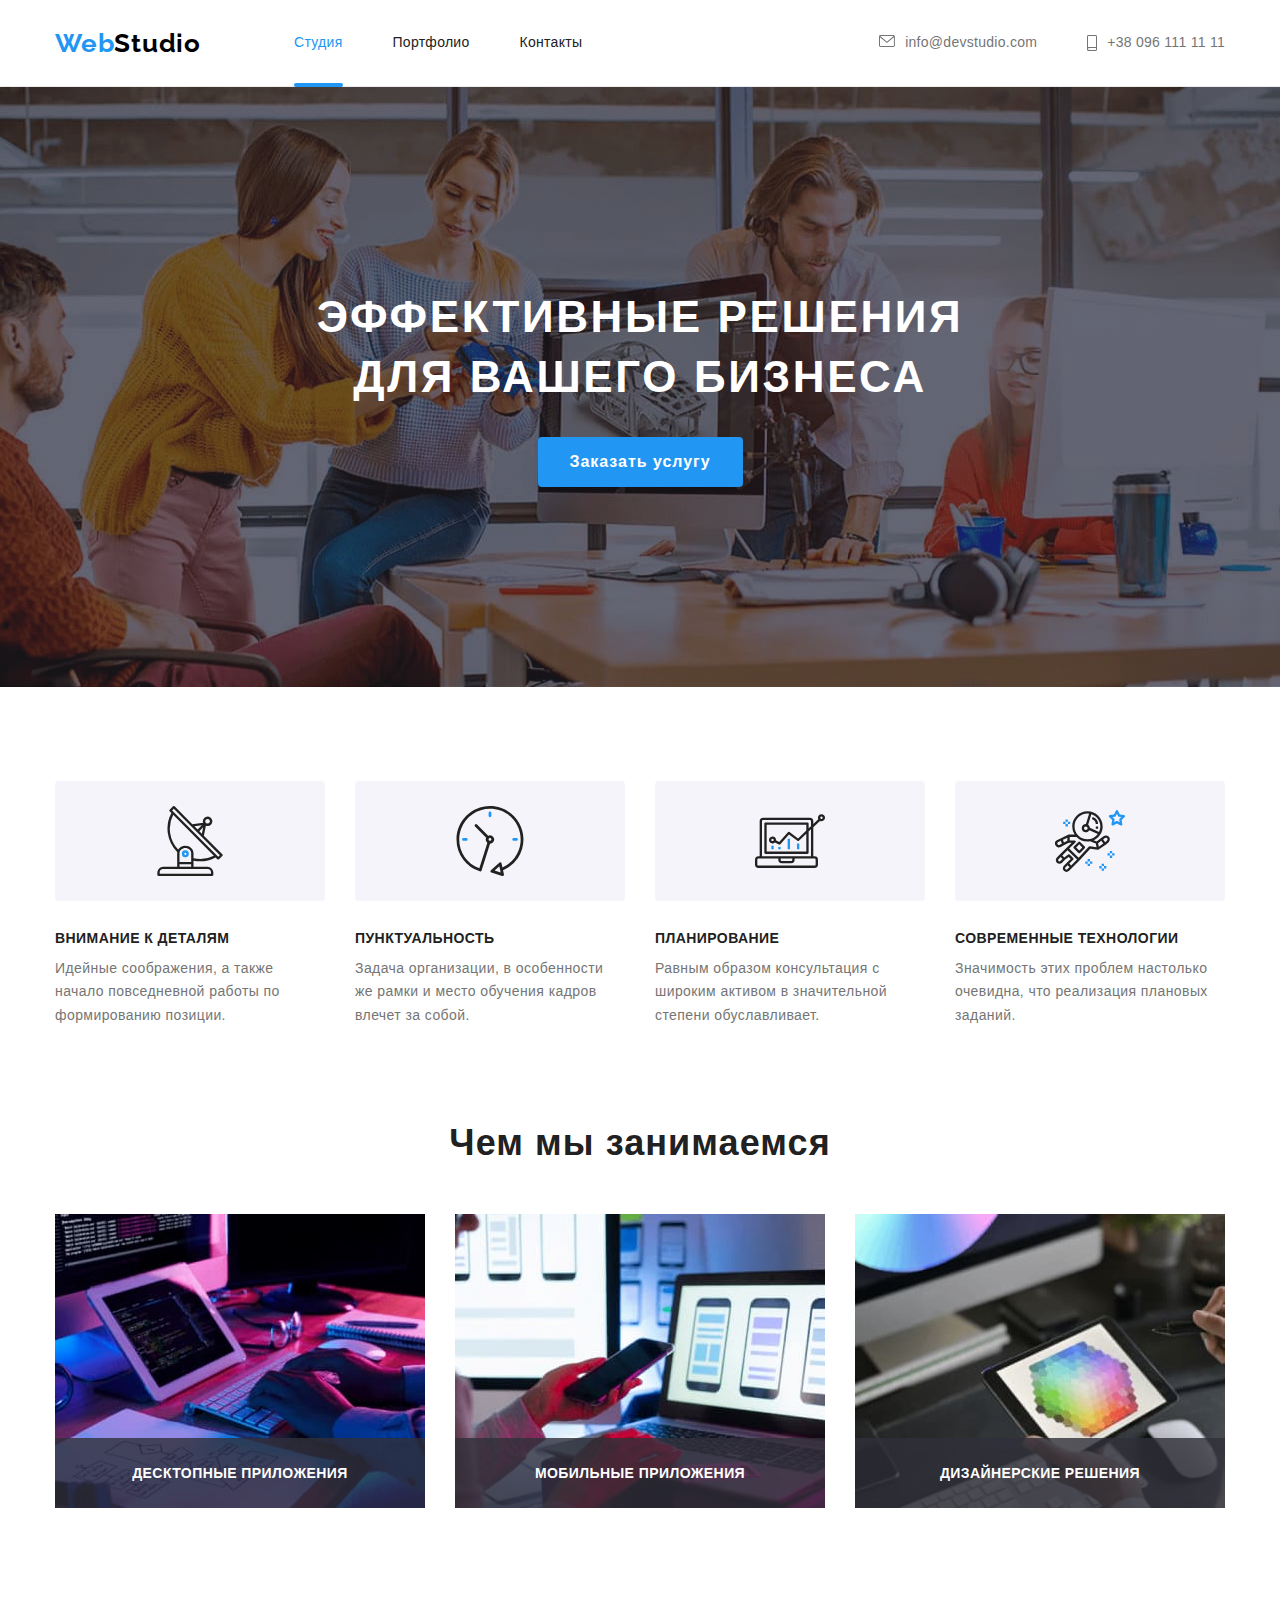
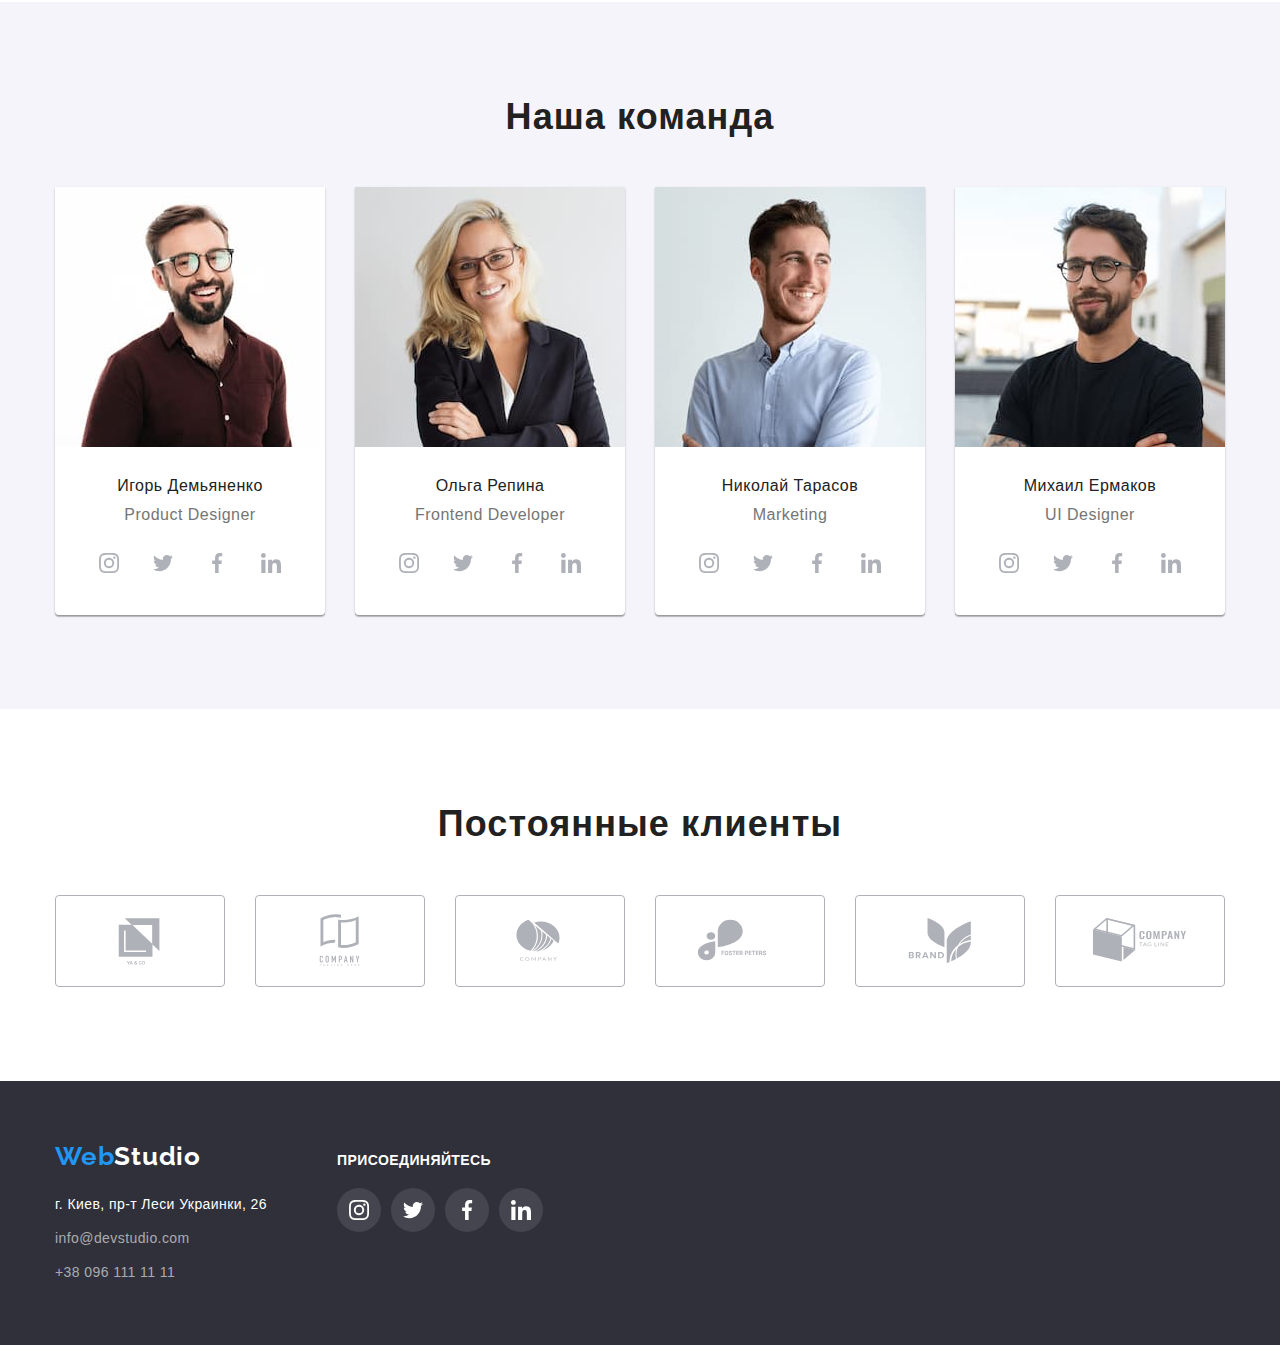
==== index.html @ 5eb6eb18 "add hw5 markup" ====
<!DOCTYPE html>
<html lang="ru">
  <head>
    <meta charset="UTF-8" />
    <meta http-equiv="X-UA-Compatible" content="IE=edge" />
    <meta name="viewport" content="width=device-width, initial-scale=1.0" />
    <title>Mokrushin HW 5</title>
    <link rel="preconnect" href="https://fonts.googleapis.com" />
    <link rel="preconnect" href="https://fonts.gstatic.com" crossorigin />
    <link
      href="https://fonts.googleapis.com/css2?family=Raleway:wght@700&family=Roboto:wght@400;500;700;900&display=swap"
      rel="stylesheet"
    />
    <link
      rel="stylesheet"
      href="https://cdnjs.cloudflare.com/ajax/libs/modern-normalize/1.1.0/modern-normalize.min.css"
      integrity="sha512-wpPYUAdjBVSE4KJnH1VR1HeZfpl1ub8YT/NKx4PuQ5NmX2tKuGu6U/JRp5y+Y8XG2tV+wKQpNHVUX03MfMFn9Q=="
      crossorigin="anonymous"
      referrerpolicy="no-referrer"
    />
    <link rel="stylesheet" href="./css/styles.css" />
  </head>
  <body>
    <!-- шапка -->
    <header class="header">
      <div class="container">
        <!-- лого -->
        <a class="header-logo link" href="./index.html"><span class="logo">Web</span>Studio</a>

        <nav class="header-nav">
          <!-- навигация -->
          <ul class="nav-list list">
            <li class="nav-page">    

                <a class="link nav-link current" href="./index.html">Студия</a> 

            </li>

            <li class="nav-page">

              <a class="link nav-link" href="./portfolio.html">Портфолио</a>

            </li>

            <li class="nav-page">

              <a class="link nav-link" href="">Контакты</a>

            </li>


          </ul>
        </nav>

        <!-- контакты -->
        <ul class="contacts-list list">
          <li class="contacts-item">

            <a class="contacts-link link" href="mailto:info@devstudio.com">
              <svg class="header-mail">
                <use href="./images/icons/main/header-icons/symbol-defs.svg#icon-envelope"></use>
              </svg>
              info@devstudio.com</a
            >

          </li>

          <li class="contacts-item">

            <a class="contacts-link link" href="tel:+380961111111">
              <svg class="header-tel">
                <use href="./images/icons/main/header-icons/symbol-defs.svg#icon-smartphone"></use>
              </svg>
              +38 096 111 11 11</a
            >

          </li>
        </ul>
      </div>
    </header>

    <!-- основной -->
    <main>
      <!-- банер/блог герой -->
      <section class="section hero">
        <h1 class="hero-name">
          Эффективные решения <br />
          для вашего бизнеса
        </h1>

        <button class="hero-button" type="button" data-modal-open>Заказать услугу</button>
      </section>

      <!-- список требований -->
      <section class="section require">
        <div class="container">

          <h2 class="require-section-name visually-hidden">Cписок требований</h2>

          <ul class="require-list list">
            <li class="require-point">

              <div class="require-image">
                
                <svg class="require-icon">
                  <use href="./images/icons/main/require-icons/symbol-defs.svg#icon-antenna"></use>
                </svg>

              </div>

              <h3 class="require-name">Внимание к деталям</h3>
              
              <p class="require-text">
                Идейные соображения, а также начало повседневной работы по формированию позиции.
              </p>

            </li>

            <li class="require-point">

              <div class="require-image">

                <svg class="require-icon">
                  <use href="./images/icons/main/require-icons/symbol-defs.svg#icon-clock"></use>
                </svg>

              </div>
              
              <h3 class="require-name">Пунктуальность</h3>

              <p class="require-text">
                Задача организации, в особенности же рамки и место обучения кадров влечет за собой.
              </p>

            </li>

            <li class="require-point">

              <div class="require-image">
                
                <svg class="require-icon">
                  <use href="./images/icons/main/require-icons/symbol-defs.svg#icon-diagram"></use>
                </svg>

              </div>

              <h3 class="require-name">Планирование</h3>

              <p class="require-text">
                Равным образом консультация с широким активом в значительной степени обуславливает.
              </p>

            </li>

            <li class="require-point">

              <div class="require-image">
                
                <svg class="require-icon">
                  <use
                    href="./images/icons/main/require-icons/symbol-defs.svg#icon-astronaut"
                  ></use>
                </svg>

              </div>

              <h3 class="require-name">Современные технологии</h3>

              <p class="require-text">
                Значимость этих проблем настолько очевидна, что реализация плановых заданий.
              </p>

            </li>
          </ul>
        </div>
      </section>

      <!-- Чем мы занимаемся -->
      <section class="section about">

        <div class="container">

          <h2 class="about-section-name">Чем мы занимаемся</h2>

          <ul class="about-list list">

            <li class="about-item">
              <div class="about-img-container">
                <img src="./images/img-main/ur-works1.jpg" alt="Десктопные приложения" width="370" />
                
                <p class="about-img-desc">Десктопные приложения</p>
              </div>
            </li>

            <li class="about-item">
              <div class="about-img-container">
                <img src="./images/img-main/ur-works2.jpg" alt="Мобильные приложения" width="370" />
                
                <p class="about-img-desc">Мобильные приложения</p>
              </div>
            </li>

            <li class="about-item">

              <div class="about-img-container">
                <img src="./images/img-main/ur-works3.jpg" alt="Дизайнерские решения" width="370" />
                
                <p class="about-img-desc">Дизайнерские решения</p>
              </div>
            </li>
          </ul>
        </div>
      </section>

      <!-- Наша команда -->
      <section class="section team">
        <div class="container">
          <h2 class="team-section-name">Наша команда</h2>

          <ul class="team-list list">
            <li class="team-item">
              <img src="./images/img-main/ur-team1.jpg" alt="член команды" width="270" />
              <b class="team-name">Игорь Демьяненко</b>
              <p class="team-text" lang="en">Product Designer</p>
              <ul class="team-soc-list">
                <li class="team-soc-item">
                  <a href="" class="team-soc-link link">
                    <svg class="team-soc-icon" width="20" height="20">
                      <use
                        href="./images/icons/main/network-icons/symbol-defs.svg#icon-instagram"
                      ></use>
                    </svg>
                  </a>
                </li>

                <li class="team-soc-item">
                  <a href="" class="team-soc-link link">
                    <svg class="team-soc-icon" width="20" height="20">
                      <use
                        href="./images/icons/main/network-icons/symbol-defs.svg#icon-twitter"
                      ></use>
                    </svg>
                  </a>
                </li>

                <li class="team-soc-item">
                  <a href="" class="team-soc-link link">
                    <svg class="team-soc-icon" width="20" height="20">
                      <use
                        href="./images/icons/main/network-icons/symbol-defs.svg#icon-facebook"
                      ></use>
                    </svg>
                  </a>
                </li>

                <li class="team-soc-item">
                  <a href="" class="team-soc-link link">
                    <svg class="team-soc-icon" width="20" height="20">
                      <use
                        href="./images/icons/main/network-icons/symbol-defs.svg#icon-linkedin"
                      ></use>
                    </svg>
                  </a>
                </li>
              </ul>
            </li>

            <li class="team-item">
              <img src="./images/img-main/ur-team2.jpg" alt="член команды" width="270" />
              <b class="team-name">Ольга Репина</b>
              <p class="team-text" lang="en">Frontend Developer</p>
              <ul class="team-soc-list">
                <li class="team-soc-item">
                  <a href="" class="team-soc-link link">
                    <svg class="team-soc-icon" width="20" height="20">
                      <use
                        href="./images/icons/main/network-icons/symbol-defs.svg#icon-instagram"
                      ></use>
                    </svg>
                  </a>
                </li>

                <li class="team-soc-item">
                  <a href="" class="team-soc-link link">
                    <svg class="team-soc-icon" width="20" height="20">
                      <use
                        href="./images/icons/main/network-icons/symbol-defs.svg#icon-twitter"
                      ></use>
                    </svg>
                  </a>
                </li>
   
                <li class="team-soc-item">
                  <a href="" class="team-soc-link link">
                    <svg class="team-soc-icon" width="20" height="20">
                      <use
                        href="./images/icons/main/network-icons/symbol-defs.svg#icon-facebook"
                      ></use>
                    </svg>
                  </a>
                </li>

                <li class="team-soc-item">
                  <a href="" class="team-soc-link link">
                    <svg class="team-soc-icon" width="20" height="20">
                      <use
                        href="./images/icons/main/network-icons/symbol-defs.svg#icon-linkedin"
                      ></use>
                    </svg>
                  </a>
                </li>
              </ul>
            </li>

            <li class="team-item">
              <img src="./images/img-main/ur-team3.jpg" alt="член команды" width="270" />
              <b class="team-name">Николай Тарасов</b>
              <p class="team-text" lang="en">Marketing</p>
              <ul class="team-soc-list">
                <li class="team-soc-item">
                  <a href="" class="team-soc-link link">
                    <svg class="team-soc-icon" width="20" height="20">
                      <use
                        href="./images/icons/main/network-icons/symbol-defs.svg#icon-instagram"
                      ></use>
                    </svg>
                  </a>
                </li>

                <li class="team-soc-item">
                  <a href="" class="team-soc-link link">
                    <svg class="team-soc-icon" width="20" height="20">
                      <use
                        href="./images/icons/main/network-icons/symbol-defs.svg#icon-twitter"
                      ></use>
                    </svg>
                  </a>
                </li>

                <li class="team-soc-item">
                  <a href="" class="team-soc-link link">
                    <svg class="team-soc-icon" width="20" height="20">
                      <use
                        href="./images/icons/main/network-icons/symbol-defs.svg#icon-facebook"
                      ></use>
                    </svg>
                  </a>
                </li>

                <li class="team-soc-item">
                  <a href="" class="team-soc-link link">
                    <svg class="team-soc-icon" width="20" height="20">
                      <use
                        href="./images/icons/main/network-icons/symbol-defs.svg#icon-linkedin"
                      ></use>
                    </svg>
                  </a>
                </li>
              </ul>
            </li>

            <li class="team-item">
              <img src="./images/img-main/ur-team4.jpg" alt="член команды" width="270" />
              <b class="team-name">Михаил Ермаков</b>
              <p class="team-text" lang="en">UI Designer</p>
              <ul class="team-soc-list">
                <li class="team-soc-item">
                  <a href="" class="team-soc-link link">
                    <svg class="team-soc-icon" width="20" height="20">
                      <use
                        href="./images/icons/main/network-icons/symbol-defs.svg#icon-instagram"
                      ></use>
                    </svg>
                  </a>
                </li>

                <li class="team-soc-item">
                  <a href="" class="team-soc-link link">
                    <svg class="team-soc-icon" width="20" height="20">
                      <use
                        href="./images/icons/main/network-icons/symbol-defs.svg#icon-twitter"
                      ></use>
                    </svg>
                  </a>
                </li>

                <li class="team-soc-item">
                  <a href="" class="team-soc-link link">
                    <svg class="team-soc-icon" width="20" height="20">
                      <use
                        href="./images/icons/main/network-icons/symbol-defs.svg#icon-facebook"
                      ></use>
                    </svg>
                  </a>
                </li>

                <li class="team-soc-item">
                  <a href="" class="team-soc-link link">
                    <svg class="team-soc-icon" width="20" height="20">
                      <use
                        href="./images/icons/main/network-icons/symbol-defs.svg#icon-linkedin"
                      ></use>
                    </svg>
                  </a>
                </li>
              </ul>
            </li>
          </ul>
        </div>
      </section>

      <!-- ------------------------------ПОСТОЯННЫЕ КЛИЕНТЫ--------------------------------- -->

      <section class="section customers">
        <div class="container">
          <h2 class="customers-section-name">Постоянные клиенты</h2>

          <ul class="customers-list">
            <li class="customers-item">
              <a class="customers-image link" href="">
              
                <svg class="customers-icon" width="106" height="60">
                  <use href="./images/icons/main/customers-icons/symbol-defs.svg#icon-logo-1"></use>
                </svg>
              
              </a>
            </li>

            <li class="customers-item">
              <a class="customers-image link" href="">
              
                <svg class="customers-icon" width="106" height="60"">
                  <use href="./images/icons/main/customers-icons/symbol-defs.svg#icon-logo-2"></use>
                </svg>
              
              </a>
            </li>

            <li class="customers-item">
              <a class="customers-image link" href="">
              
                <svg class="customers-icon" width="106" height="60"">
                  <use href="./images/icons/main/customers-icons/symbol-defs.svg#icon-logo-3"></use>
                </svg>
              
              </a>
            </li>

            <li class="customers-item">
              <a class="customers-image link" href="">
              
                <svg class="customers-icon" width="106" height="60">
                  <use href="./images/icons/main/customers-icons/symbol-defs.svg#icon-logo-4"></use>
                </svg>
             
              </a>
            </li>

            <li class="customers-item">
              <a class="customers-image link" href="">
             
                <svg class="customers-icon" width="106" height="60">
                  <use href="./images/icons/main/customers-icons/symbol-defs.svg#icon-logo-5"></use>
                </svg>
              
              </a>
            </li>

            <li class="customers-item">
              <a class="customers-image link" href="">
                
                <svg class="customers-icon" width="106" height="60">
                  <use href="./images/icons/main/customers-icons/symbol-defs.svg#icon-logo-6"></use>
                </svg>
              
              </a>
            </li>
          </ul>
        </div>
      </section>
    </main>

    <!-- подвал -->
    <footer class="footer">
      <div class="container footer-container">

        <div>
          <a class="link footer-logo" href="./index.html"><span class="logo">Web</span>Studio</a>

         <address class="adr">
          <ul class="adr-list list">
            <li class="adr-point">
              <a
                class="adr-link link"
                href="https://goo.gl/maps/2CgbArVc6HHT8Zt37"
                target="_blank"
                rel="noopener nofollow noreferre"
              >
                г. Киев, пр-т Леси Украинки, 26
              </a>
            </li>

            <li class="adr-point">
              <a class="adr-cont link" href="mailto:info@devstudio.com">info@devstudio.com</a>
            </li>

            <li class="adr-point">
              <a class="adr-cont link" href="tel:+380961111111">+38 096 111 11 11</a>
            </li>
          </ul>
          </address>
        </div>

        <div class="foot-net-container">

          <p class="foot-net-text">присоединяйтесь</p>

          <ul class="foot-net-list">
            <li class="foot-net-item">
              <a href="./tester.html" class="foot-net-link">

                <svg class="foot-net-icon" width="20" height="20">
                      <use
                        href="./images/icons/main/network-icons/symbol-defs.svg#icon-instagram"
                      ></use>
                </svg>

              </a>
            </li>

            <li class="foot-net-item">
              <a href="" class="foot-net-link">
                
                <svg class="foot-net-icon" width="20" height="20">
                      <use
                        href="./images/icons/main/network-icons/symbol-defs.svg#icon-twitter"
                      ></use>
                </svg>

              </a>
            </li>

            <li class="foot-net-item">
              <a href="" class="foot-net-link">

                <svg class="foot-net-icon" width="20" height="20">
                      <use
                        href="./images/icons/main/network-icons/symbol-defs.svg#icon-facebook"
                      ></use>
                </svg>

              </a>
            </li>

            <li class="foot-net-item">
              <a href="" class="foot-net-link">
                
                <svg class="foot-net-icon" width="20" height="20">
                      <use
                        href="./images/icons/main/network-icons/symbol-defs.svg#icon-linkedin"
                      ></use>
                </svg>

              </a>
            </li>

          </ul>
        </div>
      </div>
    </footer>

     <!-- -------------------------MODAL----------------------------------- -->

    <div class="backdrop is-hidden" data-modal>
      <div class="modal">
        <button class="modal-btn" type="button" data-modal-close>
          
          <svg class="modal-close-icon">
            <use href="./images/icons/main/modal-icon/close-icon.svg#icon-close-icon"></use>
          </svg>
          
        </button>
      </div>
    </div>


    <!-- ---------------------------SCRIPT-------------------------------- -->
    <script src="./js/modal.js"></script>
  </body>
</html>
---- css/styles.css ----
/* Container width - 1170px */

:root {
  --primery-text-color: #757575;
  --accent-collor: #2196f3;
  --title-color: #212121;
  --footer-bgc: #2f303a;
  --header-bgc: #ffffff;
  --icons-color: #afb1b8;

  --primery-transition: 250ms cubic-bezier(0.4, 0, 0.2, 1);
}

body {
  font-family: 'Roboto', sans-serif;
  color: var(--primery-text-color);
  margin: 0;
}

* {
  box-sizing: border-box;
}

p,
b,
h1,
h2,
h3,
h4,
h5,
h6 {
  margin: 0;
}
ul,
ol {
  margin: 0;
  padding-left: 0;
}
li {
  list-style: none;
}
a {
  text-decoration: none;
  display: inline-block;
}
button {
  cursor: pointer;
  font-family: inherit;
}
img {
  display: block;
}

/* --------------------------------------------УТИЛИТЫ--------------------------------------------- */

.visually-hidden {
  border: 0;
  padding: 0;
  clip: rect(0 0 0 0);
  clip-path: inset(50%);
  margin: -1px;
  width: 1px;
  height: 1px;
  overflow: hidden;
  position: absolute;
  white-space: nowrap;
}

.container {
  width: 1200px;
  margin: 0 auto;
  padding-left: 15px;
  padding-right: 15px;
  /* border: 1px solid red; */
}

/* ------------------------------------------------------------header   */

.header {
  padding-top: 25px;
  padding-bottom: 25px;
  border-bottom: 1px solid #ececec;

  background: var(--header-bgc);
}

.header .container {
  display: flex;
  align-items: center;
}

.header-logo {
  margin-right: 93px;

  font-family: 'Raleway', sans-serif;
  font-weight: 700;
  font-size: 26px;
  line-height: 1.19;
  letter-spacing: 0.03em;
  color: #000000;
}

.logo {
  color: var(--accent-collor);
}

.nav-list {
  display: flex;
  margin-right: auto;
}

.nav-link {
  transition: color var(--primery-transition);

  color: var(--title-color);
}
.nav-link:hover,
.nav-link:focus {
  color: var(--accent-collor);
}

.current {
  position: relative;

  color: var(--accent-collor);
}

.current::after {
  content: '';
  position: absolute;
  bottom: -26px;

  display: block;
  width: 100%;
  height: 4px;

  background-color: var(--accent-collor);
  border-radius: 2px;
}

.nav-page,
.contacts-list {
  font-weight: 500;
  font-size: 14px;
  line-height: 1.14;
  letter-spacing: 0.02em;
}

.contacts-list {
  display: flex;
  margin-left: auto;
}

.contacts-item {
  display: flex;
}
.nav-page:not(:last-child),
.contacts-item:not(:last-child) {
  margin-right: 50px;
}

.contacts-link {
  transition: color var(--primery-transition);

  display: flex;
  /* align-items: baseline; */

  color: var(--primery-text-color);
}
.contacts-link:hover,
.contacts-link:focus {
  color: var(--accent-collor);
}

.header-mail {
  transition: fill var(--primery-transition);

  width: 16px;
  height: 12px;
  margin-right: 10px;

  fill: var(--primery-text-color);
}

.header-tel {
  transition: fill var(--primery-transition);

  width: 10px;
  height: 16px;
  margin-right: 10px;

  fill: var(--primery-text-color);
}

.contacts-link:hover .header-mail,
.contacts-link:focus .header-mail,
.contacts-link:hover .header-tel,
.contacts-link:focus .header-tel {
  fill: var(--accent-collor);
}
/* .contacts-link.mail::before {
  content: '';
  background-image: url(../images/icons/main/header-icons/envelope.svg);
  width: 16px;
  height: 12px;
  fill: #757575;
} */

.nav-link,
.contacts-link {
  padding-top: 10px;
  padding-bottom: 10px;
}

/* ---------------------------------------------------------------footer */
.footer {
  background-color: var(--footer-bgc);

  padding-top: 60px;
  padding-bottom: 60px;
}

.footer-container {
  display: flex;
  align-items: baseline;
}

.adr-point:not(:last-child) {
  margin-bottom: 9px;
}

.footer .footer-logo {
  margin-bottom: 20px;

  font-family: 'Raleway', sans-serif;
  font-style: normal;
  font-weight: 700;
  font-size: 26px;
  line-height: 1.19;
  letter-spacing: 0.03em;
  color: #ffffff;
}

.adr-list .adr-link {
  transition: color var(--primery-transition);

  font-style: normal;
  font-size: 14px;
  line-height: 1.71;
  letter-spacing: 0.03em;
  color: #ffffff;
}
.adr-link:hover,
.adr-link:focus {
  color: var(--accent-collor);
}

.adr-cont {
  transition: color var(--primery-transition);

  font-style: normal;
  font-size: 14px;
  line-height: 1.71;
  letter-spacing: 0.03em;
  color: rgba(255, 255, 255, 0.6);
}
.adr-cont:hover,
.adr-cont:focus {
  color: var(--accent-collor);
}

.foot-net-container {
  margin-left: 70px;
}

.foot-net-text {
  font-weight: 700;
  font-size: 14px;
  line-height: calc(16 / 14);
  letter-spacing: 0.03em;
  text-transform: uppercase;

  color: #ffffff;
}
.foot-net-list {
  display: flex;
}

.foot-net-item:not(:last-child) {
  margin-right: 10px;
}

.foot-net-link {
  transition: background-color var(--primery-transition);

  display: flex;
  justify-content: center;
  align-items: center;
  width: 44px;
  height: 44px;
  border-radius: 50%;
  margin-top: 20px;

  background-color: rgba(255, 255, 255, 0.1);
}
.foot-net-link:hover,
.foot-net-link:focus {
  background-color: var(--accent-collor);
}

.foot-net-icon {
  fill: #ffffff;
}
/* ----------------------------------------------------------studio main */

/* ----------------hero */
.section.hero {
  text-align: center;
  padding-top: 200px;
  padding-bottom: 200px;
  max-width: 1600px;
  margin: 0 auto;

  background-color: #c4c4c4;
  background-image: linear-gradient(rgba(47, 48, 58, 0.4), rgba(47, 48, 58, 0.4)),
    url(../images/hero.jpg);
  background-repeat: no-repeat;
  background-size: cover;
  background-position: center;
}

.hero-name {
  margin-bottom: 30px;

  font-style: normal;
  font-weight: 900;
  font-size: 44px;
  line-height: 1.36;
  letter-spacing: 0.06em;
  text-transform: uppercase;
  color: #ffffff;
}

.hero-button {
  transition: background-color var(--primery-transition);

  display: inline-block;
  align-items: center;
  text-align: center;
  border-radius: 4px;
  border: none;
  padding: 10px 32px;

  font-style: normal;
  font-weight: 700;
  font-size: 16px;
  line-height: 1.87;
  letter-spacing: 0.06em;
  color: #ffffff;
  background: var(--accent-collor);
  box-shadow: 0px 4px 4px rgba(0, 0, 0, 0.15);
  cursor: pointer;
}
.hero-button:hover,
.hero-button:focus {
  background-color: #188ce8;
}

/* -----------------------require list */
.require {
  padding-top: 94px;
  padding-bottom: 47px;
}

.require .container {
  display: flex;
}

.require-section-name {
  text-align: center;

  font-style: normal;
  font-weight: 700;
  font-size: 36px;
  line-height: 1.16;
  letter-spacing: 0.03em;
  color: var(--title-color);
}

.require-list {
  display: flex;
}

.require-image {
  display: flex;
  justify-content: center;
  align-items: center;
  width: 270px;
  height: 120px;
  margin-bottom: 30px;

  background-color: #f5f4fa;
  border-radius: 4px;
}

.require-icon {
  display: block;
  width: 70px;
  height: 70px;
}

.require-point:not(:last-child) {
  margin-right: 30px;
}

.require-name {
  margin-bottom: 10px;

  font-style: normal;
  font-weight: 700;
  font-size: 14px;
  line-height: 1.14;
  letter-spacing: 0.03em;
  text-transform: uppercase;
  color: var(--title-color);
}

.require-text {
  max-width: 270px;

  font-size: 14px;
  line-height: 1.7;
  letter-spacing: 0.03em;
}

/* --------------------about section */
.about {
  padding-top: 47px;
  padding-bottom: 94px;
}

.about-section-name {
  margin-bottom: 50px;

  font-style: normal;
  font-weight: 700;
  font-size: 36px;
  line-height: 1.16;
  text-align: center;
  letter-spacing: 0.03em;
  color: var(--title-color);
}

.about-list {
  display: flex;
}

.about-item:not(:last-child) {
  margin-right: 30px;
}

.about-img-container {
  position: relative;
}

.about-img-desc {
  position: absolute;
  bottom: 0;

  display: flex;
  justify-content: center;
  align-items: center;
  width: 100%;
  height: 70px;

  background-color: rgba(47, 48, 58, 0.8);
  color: #ffffff;

  font-weight: 700;
  font-size: 14px;
  line-height: calc(16 / 14);
  letter-spacing: 0.03em;
  text-transform: uppercase;
}

/* --------------------team section */

.team {
  padding-top: 94px;
  padding-bottom: 94px;

  background-color: #f5f4fa;
}

.team-section-name {
  margin-bottom: 50px;

  font-style: normal;
  font-weight: 700;
  font-size: 36px;
  line-height: 1.16;
  text-align: center;
  letter-spacing: 0.03em;
  color: var(--title-color);
}

.team-list {
  display: flex;
}

.team-item {
  padding-bottom: 30px;
  border-radius: 0px 0px 4px 4px;
  max-width: 270px;

  background: #ffffff;
  box-shadow: 0px 1px 3px rgba(0, 0, 0, 0.12), 0px 1px 1px rgba(0, 0, 0, 0.14),
    0px 2px 1px rgba(0, 0, 0, 0.2);
}

.team-item:not(:last-child) {
  margin-right: 30px;
}

.team-name {
  display: block;
  margin-bottom: 10px;
  margin-top: 30px;

  font-style: normal;
  font-weight: 500;
  font-size: 16px;
  line-height: 1.18;
  text-align: center;
  letter-spacing: 0.03em;
  color: var(--title-color);
}

.team-text {
  font-size: 16px;
  line-height: 1.18;
  text-align: center;
  letter-spacing: 0.03em;
}

.team-soc-list {
  display: flex;
  margin-top: 16px;
  justify-content: center;
}

.team-soc-item {
  width: 44px;
  height: 44px;
}
.team-soc-item:not(:last-child) {
  margin-right: 10px;
}

.team-soc-link {
  transition: background-color var(--primery-transition);

  display: flex;
  align-items: center;
  justify-content: center;
  width: 100%;
  height: 100%;
  border-radius: 50%;

  background-color: #ffffff;
}
.team-soc-link:hover,
.team-soc-link:focus {
  background-color: var(--accent-collor);
}

.team-soc-icon {
  transition: fill var(--primery-transition);

  fill: var(--icons-color);
}
.team-soc-link:hover .team-soc-icon,
.team-soc-link:focus .team-soc-icon {
  fill: #ffffff;
}

/* ------------------------------REGULAR CUSTOMETS SECTION------------------------------- */

.customers {
  padding-top: 94px;
  padding-bottom: 94px;
  text-align: center;
}

.customers-section-name {
  font-weight: 700;
  font-size: 36px;
  line-height: calc(42 / 36);
  letter-spacing: 0.03em;
  color: var(--title-color);

  margin-bottom: 50px;
}
.customers-list {
  display: flex;
}

.customers-item:not(:last-child) {
  margin-right: 30px;
}
.customers-image {
  transition: border var(--primery-transition);

  display: flex;
  justify-content: center;
  align-items: center;
  width: 170px;
  height: 92px;
  border: 1px solid #afb1b8;
  border-radius: 4px;

  background-color: transparent;
}
.customers-image:hover,
.customers-image:focus {
  border: 1px solid var(--accent-collor);
}

.customers-icon {
  transition: fill var(--primery-transition);

  fill: var(--icons-color);
}
.customers-image:hover .customers-icon,
.customers-image:focus .customers-icon {
  fill: var(--accent-collor);
}

/* -------------------------------------------------------portfolio section */
.portfolio {
  padding-top: 94px;
  padding-bottom: 94px;
}

.filter-list {
  display: flex;
  justify-content: center;
  margin-bottom: 50px;
}

.filter-page:not(:last-child) {
  margin-right: 8px;
}

.filter-button {
  transition: background-color var(--primery-transition), color var(--primery-transition),
    box-shadow var(--primery-transition);
  border-radius: 4px;
  border: none;
  padding: 6px 22px;

  background-color: #f5f4fa;
  font-weight: 500;
  font-size: 16px;
  line-height: 1.62;
  text-align: center;
  letter-spacing: 0.03em;
  color: var(--title-color);
  cursor: pointer;
}
.filter-button:hover,
.filter-button:focus {
  color: #ffffff;
  background-color: var(--accent-collor);
  box-shadow: 0px 3px 1px rgba(0, 0, 0, 0.1), 0px 1px 2px rgba(0, 0, 0, 0.08),
    0px 2px 2px rgba(0, 0, 0, 0.12);
}

.portfolio-list {
  display: flex;
  flex-wrap: wrap;
  margin: -15px;
}

.portfolio-item {
  width: 370px;
  margin: 15px;
}

/* .portfolio-item {
  width: calc((100% - 2 * 30) / 3);
}

.portfolio-item:not(:nth-child(3n)) {
  margin-right: 30px;
}

.portfolio-item:not(:nth-last-child(-n + 3)) {
  margin-bottom: 30px;
} */

.portfolio-item:hover .portf-img-text {
  transform: translateY(0);
}

.portfolio-page {
  transition: box-shadow var(--primery-transition);
}

.portfolio-page:hover,
.portfolio-page:focus {
  box-shadow: 0px 1px 1px rgba(0, 0, 0, 0.12), 0px 4px 4px rgba(0, 0, 0, 0.06),
    1px 4px 6px rgba(0, 0, 0, 0.16);
}

.portf-img-container {
  position: relative;
  overflow: hidden;
}

.portf-img-text {
  position: absolute;
  top: 0;
  transform: translateY(100%);
  transition: transform var(--primery-transition);

  display: flex;
  align-items: center;
  width: 100%;
  height: 100%;
  padding: 24px;

  background-color: rgba(33, 150, 243, 0.9);
  color: #ffffff;

  font-size: 18px;
  line-height: calc(28 / 18);
  letter-spacing: 0.03em;
}

.portf-text-card {
  border: 1px solid #eeeeee;
  max-width: 370px;
  padding: 20px 24px;
  display: block;
  box-sizing: border-box;

  background: #ffffff;
}

.portfolio-name {
  margin-bottom: 4px;

  font-style: normal;
  font-weight: 700;
  font-size: 18px;
  line-height: 2;
  letter-spacing: 0.06em;
  color: var(--title-color);
}

.portfolio-text {
  font-style: normal;
  font-size: 16px;
  line-height: 1.87;
  letter-spacing: 0.03em;
  color: var(--primery-text-color);
}

/* -----------------------------------------MODAL--------------------------------- */

/* .backdrop {
  position: fixed;
  top: 0;
  left: 0;

  width: 100%;
  height: 100%;

  background-color: rgba(0, 0, 0, 0.2);

  transition: top var(--primery-transition), left var(--primery-transition);
} */
.backdrop {
  position: fixed;
  top: 0;
  left: 0;

  width: 100%;
  height: 100%;

  background-color: rgba(0, 0, 0, 0.2);

  transition: opacity var(--primery-transition), visibility var(--primery-transition);
}

.modal {
  position: absolute;
  top: 50%;
  left: 50%;
  transform: translate(-50%, -50%) scale(1);

  min-width: 528px;
  min-height: 581px;
  box-shadow: 0px 1px 3px rgba(0, 0, 0, 0.12), 0px 1px 1px rgba(0, 0, 0, 0.14),
    0px 2px 1px rgba(0, 0, 0, 0.2);
  border-radius: 4px;

  background-color: #ffffff;

  transition: transform var(--primery-transition) 125ms;
}
.backdrop.is-hidden .modal {
  transform: translate(0) scale(0) rotate(180deg);
}

.modal-btn {
  position: absolute;
  top: 8px;
  right: 8px;
  transition: box-shadow var(--primery-transition);

  display: flex;
  align-items: center;
  justify-content: center;
  width: 30px;
  height: 30px;
  border: 1px solid rgba(0, 0, 0, 0.1);
  border-radius: 50%;

  background: #ffffff;
}
.modal-btn:hover {
  box-shadow: 0px 0px 1px 1px rgba(0, 0, 0, 0.12), 0px 0px 2px 1px rgba(0, 0, 0, 0.06),
    0px 0px 3px 1px rgba(0, 0, 0, 0.16);
}

.modal-close-icon {
  width: 18px;
  height: 18px;

  fill: #000000;
}

.backdrop.is-hidden {
  visibility: hidden;
  opacity: 0;
  pointer-events: none;
}

/* .no-scroll {
  overflow: hidden;
  margin: 0;
  padding: 0;
} */

/* -----------animation------------ */

/* ---------------TESTER---------------------------------------- */

.studio {
  padding-top: 100px;
  padding-bottom: 100px;

  text-align: center;
  font-size: 20px;
}

.tester-container {
  display: flex;
  justify-content: center;
  align-items: center;
  border: 2px solid tomato;
  min-height: 200px;
}

.a {
  position: relative;
  /* overflow: hidden; */

  height: 100px;
  width: 100px;
  border: 1px solid teal;
}

body {
  font-family: sans-serif;
  line-height: 1.5;
}

input,
textarea {
  padding: 8px;
  font-family: inherit;
  font-size: inherit;
}

label {
  display: flex;
  flex-direction: column;
  margin-bottom: 8px;
}

textarea {
  resize: b;
}
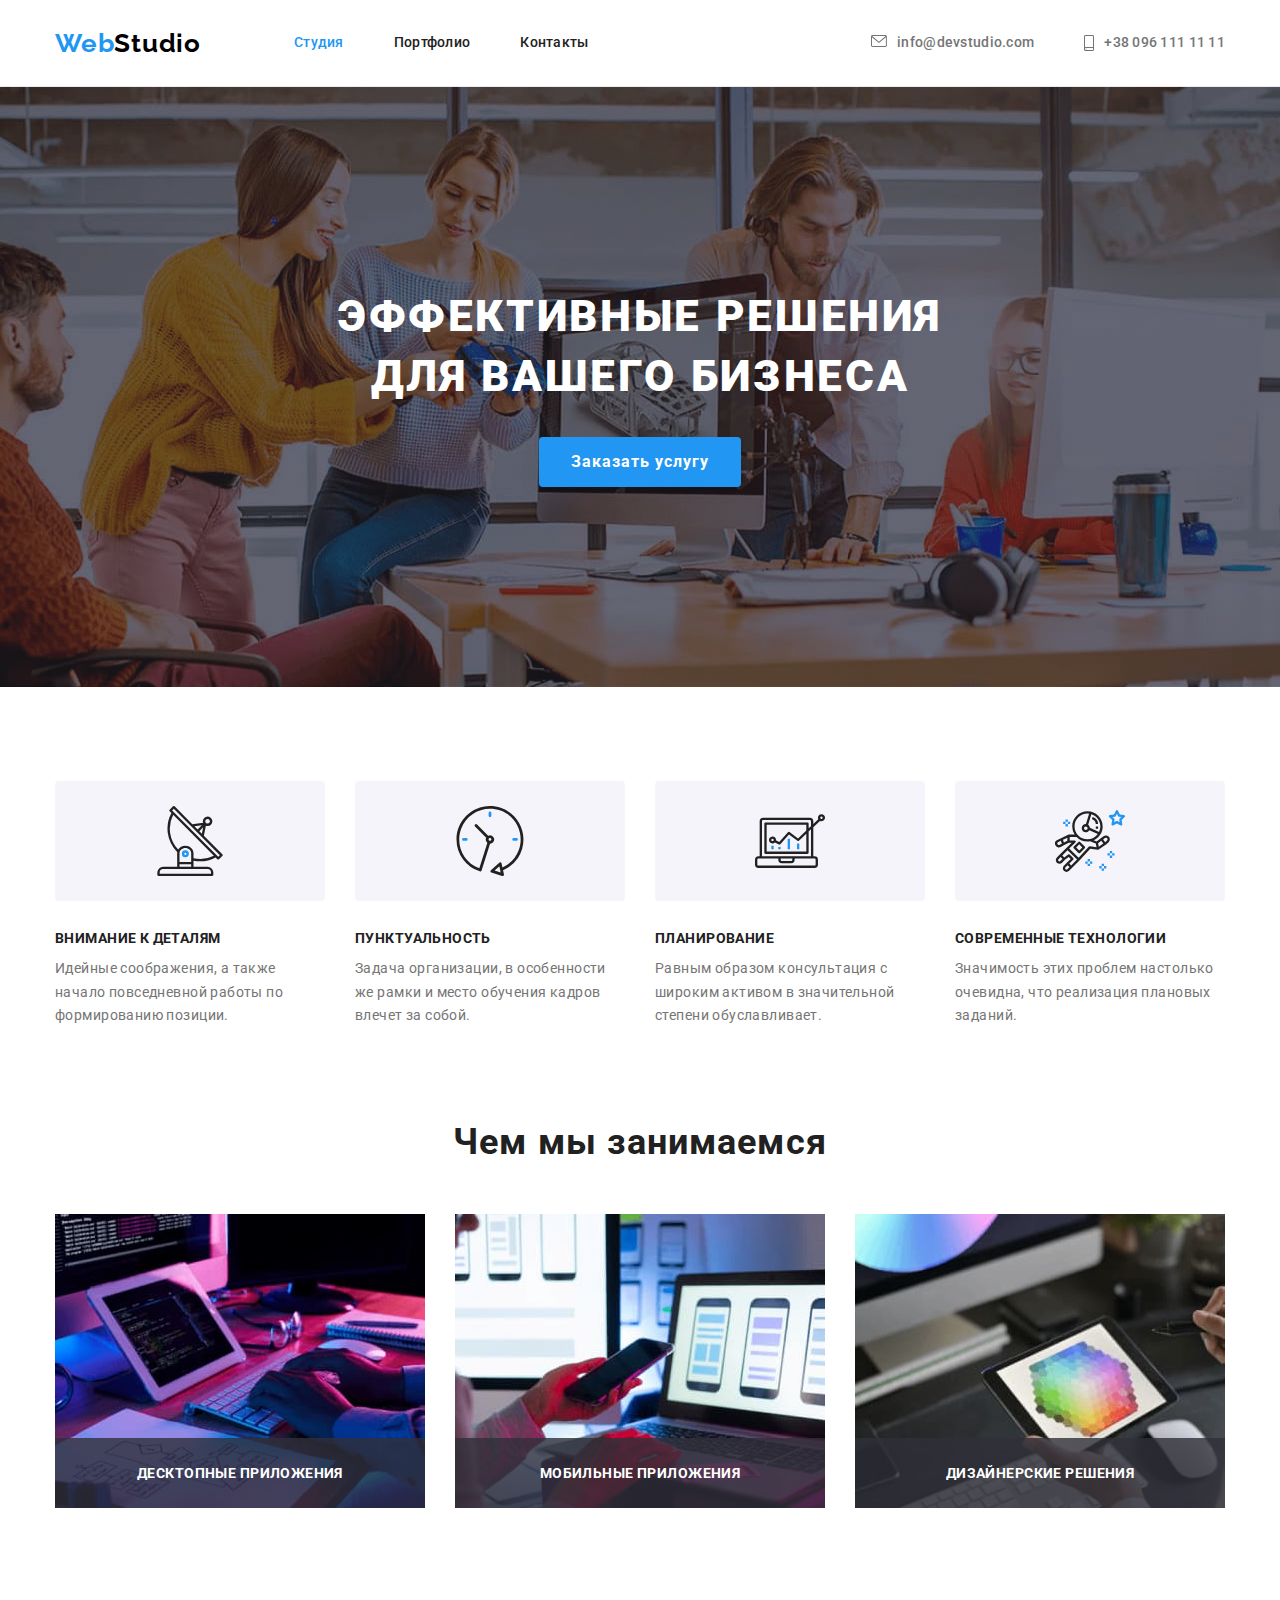
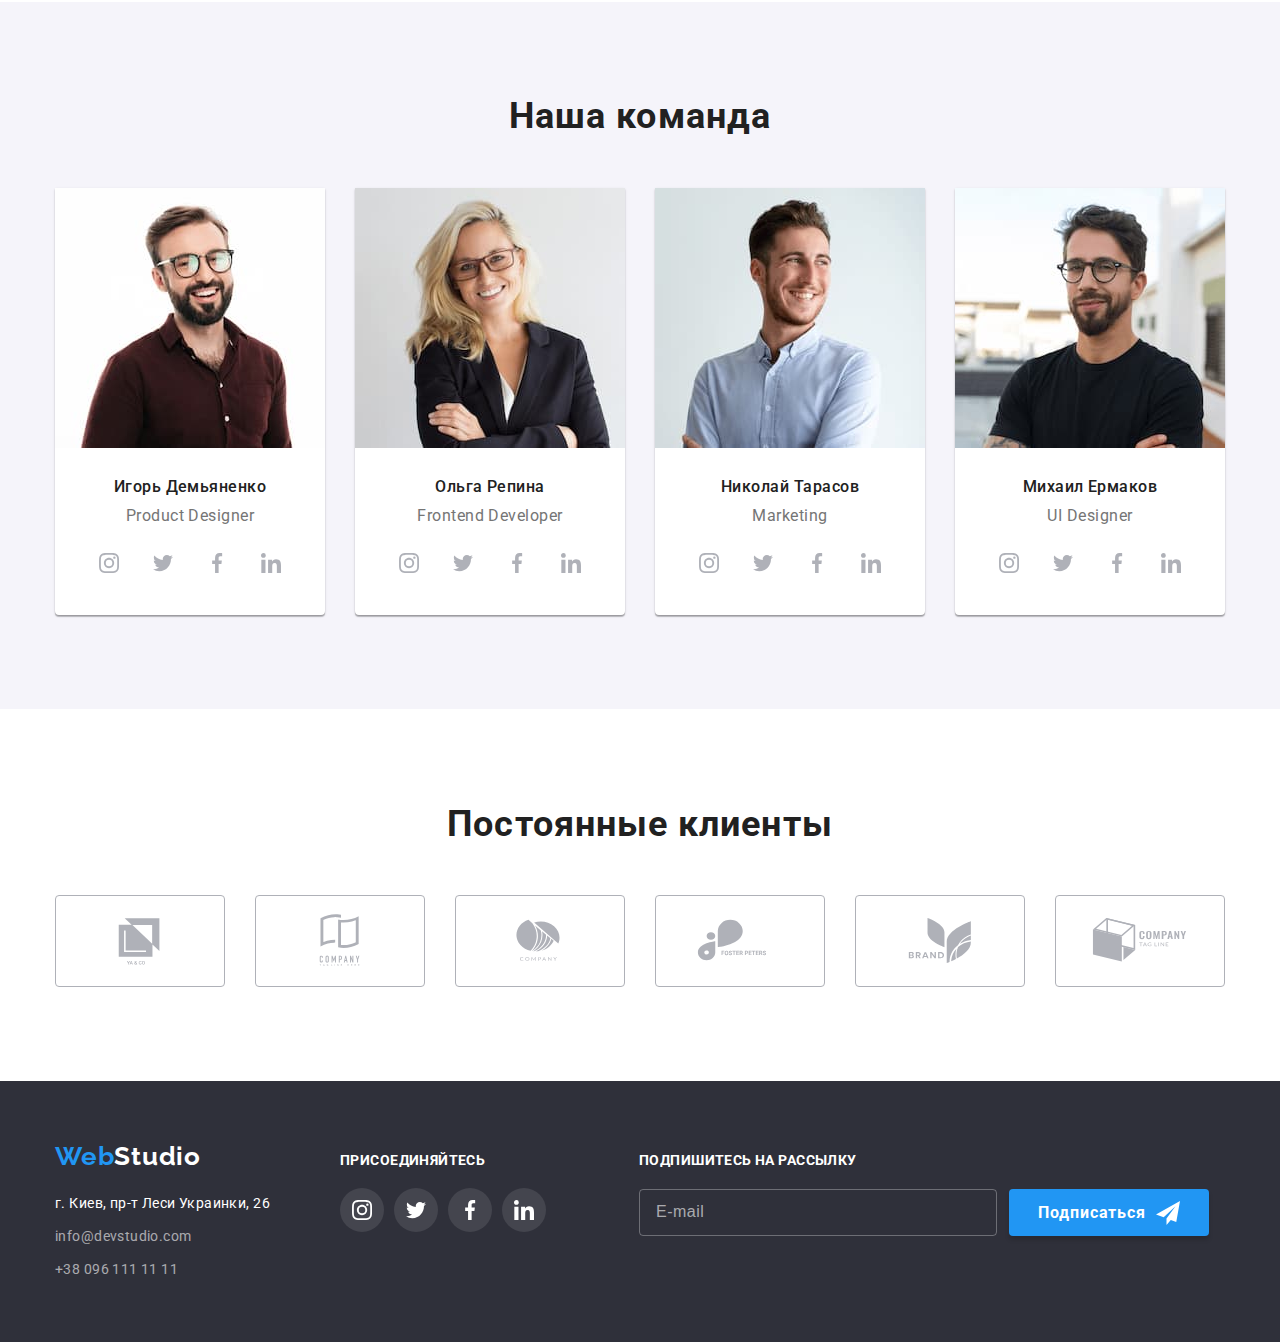
==== commit f8cbed79: "add hw6 markup" ====
--- a/index.html
+++ b/index.html
@@ -566,6 +566,27 @@
 
           </ul>
         </div>
+
+        <div class="foot-form-container">
+
+          <b class="foot-form-tagline">Подпишитесь на рассылку</b>
+
+          <form class="foot-form">
+
+            <div class="foot form-field">
+              <input class="foot-form-input" type="email" name="email" id="email" placeholder="E-mail" data-placeholder="E-mail">
+              <label class="foot-form-label" for="email"><span lang="en">your@mail.com</span></label>
+            </div>
+
+            <button class="foot sub-btn" type="submit">
+              Подписаться
+              <svg class="foot-sub-icon">
+                <use href="./images/icons/main/footer-icons/foot-sub-icon.svg#icon-foot-sub-icon"></use>
+              </svg>
+            </button>
+
+          </form>
+        </div>
       </div>
     </footer>
 
@@ -576,15 +597,132 @@
         <button class="modal-btn" type="button" data-modal-close>
           
           <svg class="modal-close-icon">
-            <use href="./images/icons/main/modal-icon/close-icon.svg#icon-close-icon"></use>
+            <use href="./images/icons/main/modal-icon/modal.svg#icon-close-icon"></use>
           </svg>
+
+        </button>
+
+        
+
+          <b class="modal-title" >Оставьте свои данные, мы вам перезвоним</b>
+
+          <form class="modal-form">
+            
+              <div class="modal-container user-name">                
+
+                <input class="input-name modal-input" type="text" name="user-name" id="user-name" placeholder="Имя" data-placeholder="Имя">
+                <label class="label modal-label" for="user-name">Ф.И.О</label>
+                
+                <svg class="modal-icon">
+                  <use href="./images/icons/main/modal-icon/modal.svg#icon-person"></use>
+                </svg>
+
+              </div>
+
+              <div class="modal-container tel">               
+
+                <input class="input-tel modal-input" type="tel" name="tel" id="user-tel" placeholder="Телефон" data-placeholder="Телефон">
+                <label class="label modal-label" for="user-tel">+380**-***-**-**</label>
+             
+                <svg class="modal-icon">
+                  <use href="./images/icons/main/modal-icon/modal.svg#icon-phone"></use>
+                </svg>
+
+              </div>
+
+              <div class="modal-container email">
+                
+                <input class="input-mail modal-input" type="email" name="mail" id="user-mail" placeholder="Почта" data-placeholder="Почта">
+                <label class="label modal-label" for="user-mail"><span lang="en">your@mail.com</span></label>
+
+                <svg class="modal-icon">
+                  <use href="./images/icons/main/modal-icon/modal.svg#icon-email"></use>
+                </svg>
+
+              </div>
+
+              <div class="modal-container comment">
+                
+                <textarea class="modal-comment" name="user-comment" id="user-comment" placeholder="Введите текст" data-placeholder="Введите текст"></textarea>
+                <label class="label modal-label" for="user-comment">Комментарий</label>
+
+              </div>
+
+              <div class="modal-container checkbox">
+                
+                
+                <label class="checkbox-label" for="accept">
+                  <input class="modal-checkbox" type="checkbox" name="accept" id="accept">
+                  <span class="modal-check-icon"></span>
+                  Соглашаюсь с рассылкой и принимаю <a class="modal-conditions" href="">Условия договора</a>
+                </label>
+                
+              </div>
+
+              <button class="modal-sub-btn" type="submit">Отправить</button>
           
-        </button>
+          </form>
+        
       </div>
     </div>
 
 
     <!-- ---------------------------SCRIPT-------------------------------- -->
+
+    <!-- footer placeholder -->
+    <script>
+      document.querySelector('.foot-form-input').addEventListener('focusout', e => {
+        e.currentTarget.placeholder = e.currentTarget.dataset.placeholder;
+      });
+
+      document.querySelector('.foot-form-input').addEventListener('focusin', e => {
+        e.currentTarget.placeholder = ' ';
+      });
+    </script>
+
+    <!-- modal -->
     <script src="./js/modal.js"></script>
+
+    <!-- modal-placeholder -->
+    <script>
+      document.querySelector('.input-name').addEventListener('focusout', e => {
+        e.currentTarget.placeholder = e.currentTarget.dataset.placeholder;
+      });
+
+      document.querySelector('.input-name').addEventListener('focusin', e => {
+        e.currentTarget.placeholder = ' ';
+      });
+    </script>
+
+      <script>
+      document.querySelector('.input-tel').addEventListener('focusout', e => {
+        e.currentTarget.placeholder = e.currentTarget.dataset.placeholder;
+      });
+
+      document.querySelector('.input-tel').addEventListener('focusin', e => {
+        e.currentTarget.placeholder = ' ';
+      });
+    </script>
+
+      <script>
+      document.querySelector('.input-mail').addEventListener('focusout', e => {
+        e.currentTarget.placeholder = e.currentTarget.dataset.placeholder;
+      });
+
+      document.querySelector('.input-mail').addEventListener('focusin', e => {
+        e.currentTarget.placeholder = ' ';
+      });
+    </script>
+
+    <script>
+      document.querySelector('.modal-comment').addEventListener('focusout', e => {
+        e.currentTarget.placeholder = e.currentTarget.dataset.placeholder;
+      });
+
+      document.querySelector('.modal-comment').addEventListener('focusin', e => {
+        e.currentTarget.placeholder = ' ';
+      });
+    </script>
+
   </body>
 </html>
--- a/css/styles.css
+++ b/css/styles.css
@@ -9,12 +9,18 @@
   --icons-color: #afb1b8;
 
   --primery-transition: 250ms cubic-bezier(0.4, 0, 0.2, 1);
+
+  --current-animation: 500ms cubic-bezier(0.4, 0, 0.2, 1) 150ms forwards;
 }
 
 body {
   font-family: 'Roboto', sans-serif;
   color: var(--primery-text-color);
   margin: 0;
+}
+
+main {
+  padding-top: 87.25px;
 }
 
 * {
@@ -39,7 +45,9 @@
 li {
   list-style: none;
 }
-a {
+a,
+label,
+span {
   text-decoration: none;
   display: inline-block;
 }
@@ -77,6 +85,10 @@
 /* ------------------------------------------------------------header   */
 
 .header {
+  position: fixed;
+  z-index: 2;
+  width: 100%;
+
   padding-top: 25px;
   padding-bottom: 25px;
   border-bottom: 1px solid #ececec;
@@ -131,11 +143,22 @@
   bottom: -26px;
 
   display: block;
-  width: 100%;
+  width: 0%;
   height: 4px;
 
   background-color: var(--accent-collor);
   border-radius: 2px;
+
+  animation: current var(--current-animation);
+}
+@keyframes current {
+  0% {
+    width: 0%;
+  }
+
+  100% {
+    width: 100%;
+  }
 }
 
 .nav-page,
@@ -268,7 +291,7 @@
 .adr-cont:focus {
   color: var(--accent-collor);
 }
-
+/* FOOTER NETWORKS */
 .foot-net-container {
   margin-left: 70px;
 }
@@ -311,6 +334,119 @@
 .foot-net-icon {
   fill: #ffffff;
 }
+
+/* FOOTER FORM */
+
+.foot-form-container {
+  width: 570px;
+  margin-left: 93px;
+}
+
+.foot-form-tagline {
+  font-weight: 700;
+  font-size: 14px;
+  line-height: calc(16 / 14);
+  letter-spacing: 0.03em;
+  text-transform: uppercase;
+
+  color: #ffffff;
+}
+/* form */
+.foot-form {
+  display: flex;
+  margin-top: 20px;
+
+  transition: transform var(--primery-transition);
+}
+
+.foot-form:focus-within {
+  transform: translateY(10px);
+}
+
+/* forn-field */
+.foot.form-field {
+  position: relative;
+}
+
+/* label */
+.foot-form-label {
+  position: absolute;
+  top: -20px;
+  left: 0;
+
+  visibility: hidden;
+  opacity: 0;
+  pointer-events: none;
+
+  color: #ffffff;
+
+  transition: opacity var(--primery-transition), visibility var(--primery-transition);
+}
+
+.foot-form-input:focus + .foot-form-label {
+  visibility: visible;
+  opacity: 1;
+}
+
+/* input */
+.foot-form-input {
+  width: 358px;
+  padding: 15px 16px;
+  border: 1px solid rgba(255, 255, 255, 0.3);
+
+  outline: transparent;
+  border-radius: 4px;
+  color: #ffffff;
+  background-color: transparent;
+
+  transition: border var(--primery-transition), transform var(--primery-transition);
+}
+.foot-form-input:focus {
+  border: 1px solid var(--accent-collor);
+}
+
+.foot-form-input::placeholder {
+  display: flex;
+  align-items: center;
+
+  font-size: 16px;
+  line-height: calc(20 / 16);
+  letter-spacing: 0.03em;
+
+  color: rgba(255, 255, 255, 0.6);
+}
+
+/* subscription button */
+.foot.sub-btn {
+  display: flex;
+  align-items: center;
+  justify-content: center;
+  width: 200px;
+  padding: 10px auto;
+  margin-left: 12px;
+  border-radius: 4px;
+  border: none;
+
+  text-align: center;
+  font-weight: 700;
+  font-size: 16px;
+  line-height: calc(30 / 16);
+  letter-spacing: 0.06em;
+
+  color: #ffffff;
+  background-color: var(--accent-collor);
+  box-shadow: 0px 4px 4px rgba(0, 0, 0, 0.15);
+}
+
+/* sub icon */
+.foot-sub-icon {
+  width: 24px;
+  height: 24px;
+  margin-left: 10px;
+
+  color: #ffffff;
+}
+
 /* ----------------------------------------------------------studio main */
 
 /* ----------------hero */
@@ -721,7 +857,7 @@
 .portf-img-text {
   position: absolute;
   top: 0;
-  transform: translateY(100%);
+  transform: translateY(101%);
   transition: transform var(--primery-transition);
 
   display: flex;
@@ -768,9 +904,16 @@
 }
 
 /* -----------------------------------------MODAL--------------------------------- */
-
-/* .backdrop {
+/* backdrop */
+.backdrop.is-hidden {
+  visibility: hidden;
+  opacity: 0;
+  pointer-events: none;
+}
+
+.backdrop {
   position: fixed;
+  z-index: 3;
   top: 0;
   left: 0;
 
@@ -779,41 +922,37 @@
 
   background-color: rgba(0, 0, 0, 0.2);
 
-  transition: top var(--primery-transition), left var(--primery-transition);
-} */
-.backdrop {
-  position: fixed;
-  top: 0;
-  left: 0;
-
-  width: 100%;
-  height: 100%;
-
-  background-color: rgba(0, 0, 0, 0.2);
-
   transition: opacity var(--primery-transition), visibility var(--primery-transition);
 }
 
+/* modal */
 .modal {
   position: absolute;
   top: 50%;
   left: 50%;
-  transform: translate(-50%, -50%) scale(1);
 
   min-width: 528px;
   min-height: 581px;
+  padding: 40px;
+
+  background-color: #ffffff;
   box-shadow: 0px 1px 3px rgba(0, 0, 0, 0.12), 0px 1px 1px rgba(0, 0, 0, 0.14),
     0px 2px 1px rgba(0, 0, 0, 0.2);
   border-radius: 4px;
 
-  background-color: #ffffff;
-
+  transform: translate(-50%, -50%) scale(1);
   transition: transform var(--primery-transition) 125ms;
 }
 .backdrop.is-hidden .modal {
   transform: translate(0) scale(0) rotate(180deg);
 }
 
+/* modal form */
+.modal-form {
+  text-align: center;
+}
+
+/* close button */
 .modal-btn {
   position: absolute;
   top: 8px;
@@ -830,29 +969,227 @@
 
   background: #ffffff;
 }
-.modal-btn:hover {
-  box-shadow: 0px 0px 1px 1px rgba(0, 0, 0, 0.12), 0px 0px 2px 1px rgba(0, 0, 0, 0.06),
-    0px 0px 3px 1px rgba(0, 0, 0, 0.16);
-}
-
+
+/* close icon */
 .modal-close-icon {
   width: 18px;
   height: 18px;
 
-  fill: #000000;
-}
-
-.backdrop.is-hidden {
+  transition: fill var(--primery-transition);
+}
+
+.modal-btn:hover .modal-close-icon {
+  fill: var(--accent-collor);
+}
+.modal-btn:focus .modal-close-icon {
+  fill: #554b4b;
+}
+
+/* title */
+.modal-title {
+  display: block;
+  width: 100%;
+  margin-bottom: 30px;
+
+  font-weight: 700;
+  font-size: 20px;
+  line-height: calc(23 / 20);
+  text-align: center;
+  letter-spacing: 0.03em;
+
+  color: #212121;
+}
+
+/* input-containers */
+.modal-container {
+  position: relative;
+
+  display: flex;
+  align-items: center;
+}
+.modal-container:not(.modal-container.comment) {
+  margin-bottom: 30px;
+}
+
+/* labels */
+.modal-label {
+  position: absolute;
+  top: -18px;
+
   visibility: hidden;
   opacity: 0;
   pointer-events: none;
-}
-
-/* .no-scroll {
-  overflow: hidden;
-  margin: 0;
-  padding: 0;
-} */
+
+  font-weight: 400;
+  font-size: 12px;
+  line-height: calc(14 / 12);
+  letter-spacing: 0.01em;
+
+  color: #757575;
+
+  transition: opacity var(--primery-transition);
+}
+
+.modal-input:focus + .modal-label {
+  visibility: visible;
+  opacity: 1;
+  pointer-events: all;
+}
+
+.modal-comment:focus + .modal-label {
+  visibility: visible;
+  opacity: 1;
+  pointer-events: all;
+}
+
+/* inputs */
+.modal-input {
+  width: 100%;
+  padding: 11px 11px 11px 42px;
+  border: 1px solid rgba(33, 33, 33, 0.2);
+
+  border-radius: 4px;
+  outline: transparent;
+
+  transition: border var(--primery-transition);
+}
+
+.modal-input::placeholder {
+  font-weight: 400;
+  font-size: 14px;
+  line-height: 16px;
+  letter-spacing: 0.01em;
+
+  color: rgba(117, 117, 117, 0.5);
+}
+
+.modal-input:focus {
+  border: 1px solid var(--accent-collor);
+}
+
+/* icons */
+.modal-icon {
+  position: absolute;
+  top: 50%;
+  left: calc(12px + 9px);
+
+  width: 18px;
+  height: 18px;
+
+  transform: translate(-50%, -50%);
+  transition: fill var(--primery-transition);
+}
+
+.modal-input:focus ~ .modal-icon {
+  fill: var(--accent-collor);
+}
+
+/* textarea */
+.modal-comment {
+  resize: none;
+  width: 100%;
+  height: 120px;
+  border: 1px solid rgba(33, 33, 33, 0.2);
+  padding: 12px 16px;
+
+  outline: transparent;
+  border-radius: 4px;
+
+  transition: border var(--primery-transition);
+}
+
+.modal-comment:focus {
+  border: 1px solid var(--accent-collor);
+}
+
+.modal-comment::placeholder {
+  font-weight: 400;
+  font-size: 14px;
+  line-height: 16px;
+  letter-spacing: 0.01em;
+
+  color: rgba(117, 117, 117, 0.5);
+}
+
+/* checkbox container */
+.modal-container.checkbox {
+  display: flex;
+  align-items: center;
+  justify-content: center;
+  margin-top: 20px;
+  margin-bottom: 30px;
+}
+
+/* checkbox input */
+.modal-checkbox {
+  position: absolute;
+
+  -webkit-appearance: none;
+  -moz-appearance: none;
+  appearance: none;
+}
+
+/* label checkbox */
+.checkbox-label {
+  display: flex;
+  align-items: center;
+  justify-content: center;
+
+  font-weight: 400;
+  font-size: 14px;
+  line-height: 24px;
+  letter-spacing: 0.03em;
+
+  color: #757575;
+}
+/* label link */
+.modal-conditions {
+  text-decoration: underline;
+  color: var(--accent-collor);
+}
+/* checkbox icon */
+.modal-check-icon {
+  width: 16px;
+  height: 15px;
+  margin-right: 7px;
+  border: 2px solid #212121;
+
+  background-color: transparent;
+  border-radius: 2px;
+}
+.modal-checkbox:checked + .modal-check-icon {
+  width: 16px;
+  height: 15px;
+  border: transparent;
+
+  background-image: url(../images/icons/main/modal-icon/icon-check.svg);
+  background-color: var(--accent-collor);
+  background-size: contain;
+}
+
+/* sub btn */
+.modal-sub-btn {
+  width: 200px;
+  height: 50px;
+  border: none;
+
+  font-weight: 700;
+  font-size: 16px;
+  line-height: calc(30 / 16);
+  letter-spacing: 0.06em;
+
+  background-color: var(--accent-collor);
+  color: #ffffff;
+  box-shadow: 0px 4px 4px rgba(0, 0, 0, 0.15);
+  border-radius: 4px;
+
+  transition: background-color var(--primery-transition);
+}
+
+.modal-sub-btn:hover,
+.modal-sub-btn:focus {
+  background-color: #188ce8;
+}
 
 /* -----------animation------------ */
 
@@ -883,24 +1220,13 @@
   border: 1px solid teal;
 }
 
-body {
-  font-family: sans-serif;
-  line-height: 1.5;
-}
-
-input,
-textarea {
-  padding: 8px;
-  font-family: inherit;
-  font-size: inherit;
-}
-
-label {
-  display: flex;
-  flex-direction: column;
-  margin-bottom: 8px;
-}
-
-textarea {
-  resize: b;
-}
+.i {
+  width: 100px;
+  border: 1px solid #2f2f2f;
+  border-radius: 4px;
+  background-color: transparent;
+  outline: transparent;
+}
+.i:focus {
+  border: 1px solid var(--accent-collor);
+}
